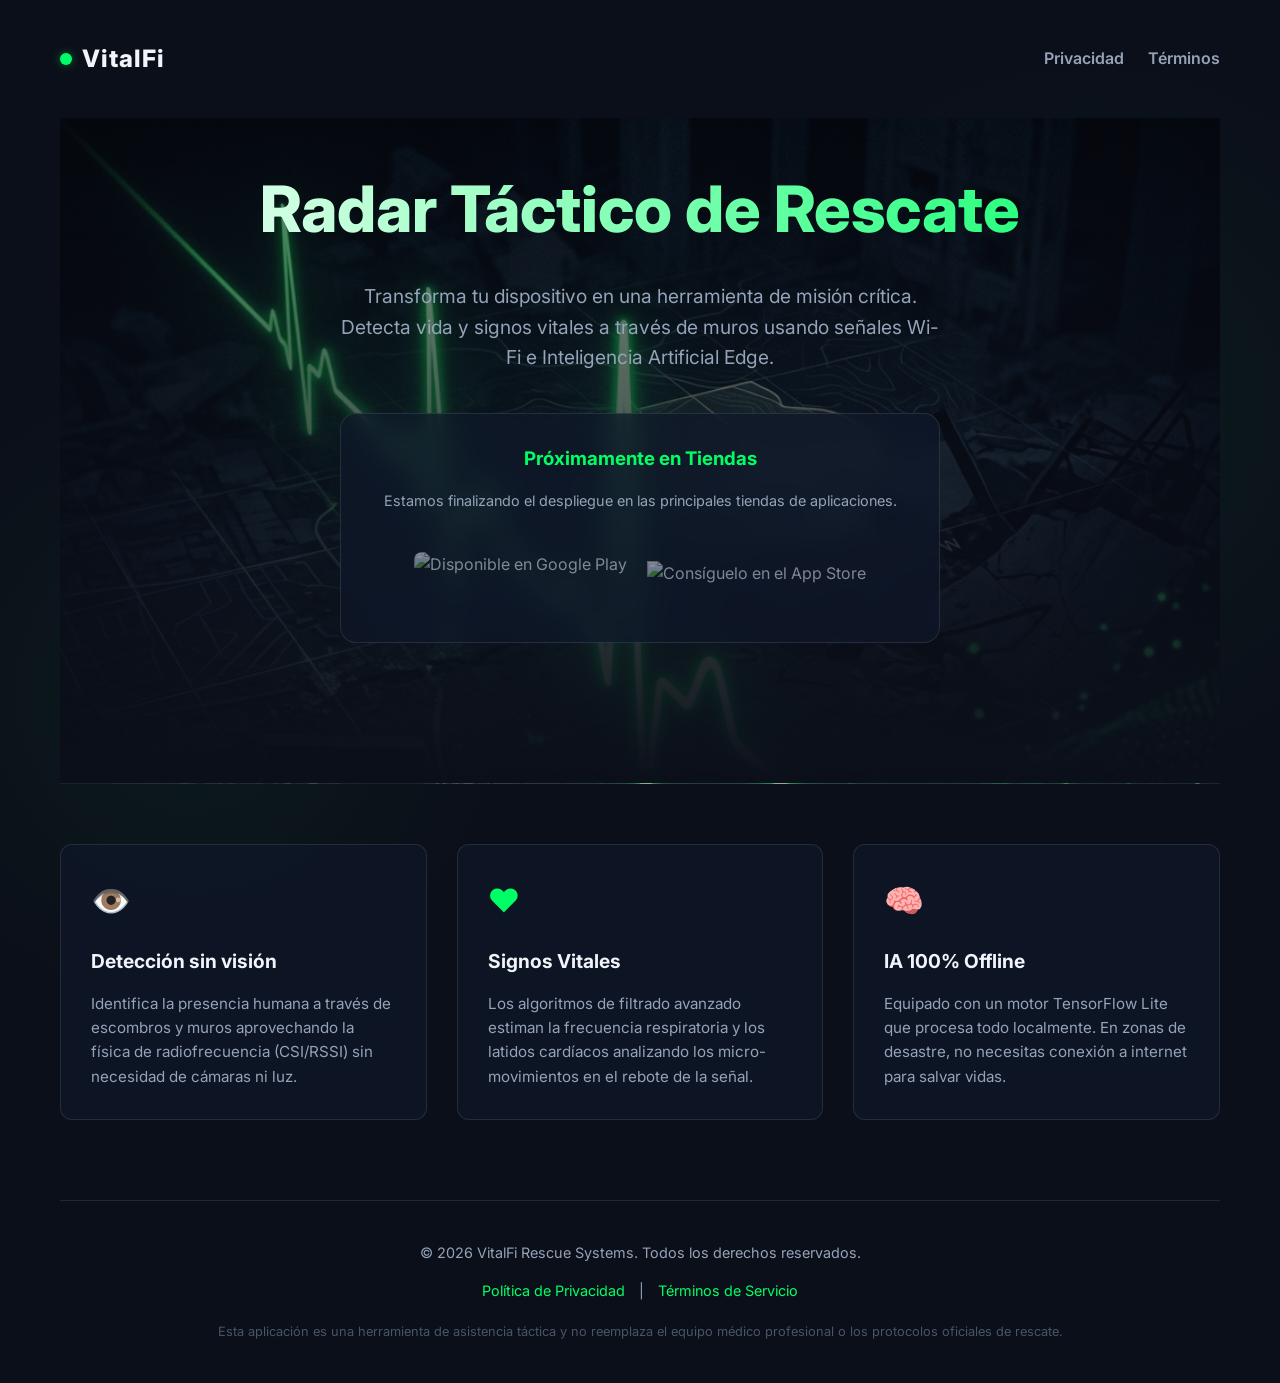
==== index.html @ 9960c91b "Landing page de VitalFi" ====
<!DOCTYPE html>
<html lang="es">
<head>
    <meta charset="UTF-8">
    <meta name="viewport" content="width=device-width, initial-scale=1.0">
    <title>VitalFi - Radar de Rescate con IA</title>
    <meta name="description" content="VitalFi detecta signos vitales y movimiento humano a través de muros utilizando IA y señales Wi-Fi. Diseñado para equipos tácticos y de primera respuesta.">
    <link rel="stylesheet" href="css/style.css">
</head>
<body>
    <div class="container">
        <header>
            <div class="logo">
                <div class="logo-dot"></div>
                VitalFi
            </div>
            <nav>
                <a href="privacy.html">Privacidad</a>
                <a href="terms.html">Términos</a>
            </nav>
        </header>

        <section class="hero">
            <h1>Radar Táctico de Rescate</h1>
            <p>Transforma tu dispositivo en una herramienta de misión crítica. Detecta vida y signos vitales a través de muros usando señales Wi-Fi e Inteligencia Artificial Edge.</p>
            
            <div class="glass-panel" style="max-width: 600px; margin: 40px auto; padding: 30px;">
                <h3 style="margin-bottom: 15px; color: var(--accent-green);">Próximamente en Tiendas</h3>
                <p style="font-size: 0.9rem;">Estamos finalizando el despliegue en las principales tiendas de aplicaciones.</p>
                <div style="display: flex; gap: 20px; justify-content: center; margin-top: 20px;">
                    <img src="https://play.google.com/intl/en_us/badges/static/images/badges/es_badge_web_generic.png" alt="Disponible en Google Play" style="height: 60px; opacity: 0.5; cursor: not-allowed; border-radius: 8px;">
                    <img src="https://developer.apple.com/assets/elements/badges/download-on-the-app-store.svg" alt="Consíguelo en el App Store" style="height: 42px; margin-top: 9px; opacity: 0.5; cursor: not-allowed;">
                </div>
            </div>
        </section>

        <section class="features">
            <div class="feature-card">
                <div class="feature-icon">👁️</div>
                <h3>Detección sin visión</h3>
                <p>Identifica la presencia humana a través de escombros y muros aprovechando la física de radiofrecuencia (CSI/RSSI) sin necesidad de cámaras ni luz.</p>
            </div>
            <div class="feature-card">
                <div class="feature-icon">❤️</div>
                <h3>Signos Vitales</h3>
                <p>Los algoritmos de filtrado avanzado estiman la frecuencia respiratoria y los latidos cardíacos analizando los micro-movimientos en el rebote de la señal.</p>
            </div>
            <div class="feature-card">
                <div class="feature-icon">🧠</div>
                <h3>IA 100% Offline</h3>
                <p>Equipado con un motor TensorFlow Lite que procesa todo localmente. En zonas de desastre, no necesitas conexión a internet para salvar vidas.</p>
            </div>
        </section>

        <footer>
            <p>&copy; 2026 VitalFi Rescue Systems. Todos los derechos reservados.</p>
            <div style="margin-top: 15px;">
                <a href="privacy.html">Política de Privacidad</a> | 
                <a href="terms.html">Términos de Servicio</a>
            </div>
            <p style="margin-top: 20px; font-size: 0.8rem; color: #475569;">Esta aplicación es una herramienta de asistencia táctica y no reemplaza el equipo médico profesional o los protocolos oficiales de rescate.</p>
        </footer>
    </div>
</body>
</html>
---- css/style.css ----
@import url('https://fonts.googleapis.com/css2?family=Inter:wght@300;400;600;800&family=Space+Mono&display=swap');

:root {
  --bg-dark: #0b0f19;
  --bg-panel: rgba(15, 23, 42, 0.7);
  --accent-green: #00ff66;
  --accent-green-glow: rgba(0, 255, 102, 0.4);
  --text-main: #f1f5f9;
  --text-muted: #94a3b8;
  --glass-border: rgba(255, 255, 255, 0.1);
}

* {
  margin: 0;
  padding: 0;
  box-sizing: border-box;
}

body {
  font-family: 'Inter', sans-serif;
  background-color: var(--bg-dark);
  color: var(--text-main);
  line-height: 1.6;
  background-image: 
    radial-gradient(circle at 15% 50%, rgba(0, 255, 102, 0.05), transparent 25%),
    radial-gradient(circle at 85% 30%, rgba(0, 255, 102, 0.05), transparent 25%);
}

.container {
  max-width: 1200px;
  margin: 0 auto;
  padding: 0 20px;
}

header {
  padding: 40px 0;
  display: flex;
  justify-content: space-between;
  align-items: center;
}

.logo {
  font-weight: 800;
  font-size: 1.5rem;
  letter-spacing: 1px;
  display: flex;
  align-items: center;
  gap: 10px;
}

.logo-dot {
  width: 12px;
  height: 12px;
  background-color: var(--accent-green);
  border-radius: 50%;
  box-shadow: 0 0 10px var(--accent-green-glow);
  animation: pulse 2s infinite;
}

nav a {
  color: var(--text-muted);
  text-decoration: none;
  margin-left: 20px;
  font-weight: 600;
  transition: color 0.3s ease;
}

nav a:hover {
  color: var(--accent-green);
}

.hero {
  padding: 40px 0 100px 0;
  text-align: center;
  background-image: 
    linear-gradient(to bottom, rgba(11, 15, 25, 0.4), rgba(11, 15, 25, 1)),
    url('../img/hero-bg.png');
  background-size: cover;
  background-position: center top;
  border-bottom: 1px solid var(--glass-border);
  margin-bottom: 40px;
}

.hero h1 {
  font-size: 4rem;
  font-weight: 800;
  margin-bottom: 20px;
  background: linear-gradient(to right, #fff, var(--accent-green));
  -webkit-background-clip: text;
  -webkit-text-fill-color: transparent;
}

.hero p {
  font-size: 1.2rem;
  color: var(--text-muted);
  max-width: 600px;
  margin: 0 auto 40px;
}

.cta-button {
  display: inline-block;
  padding: 15px 30px;
  background-color: transparent;
  color: var(--accent-green);
  border: 1px solid var(--accent-green);
  border-radius: 8px;
  font-weight: 600;
  text-decoration: none;
  text-transform: uppercase;
  letter-spacing: 1px;
  transition: all 0.3s ease;
  box-shadow: 0 0 15px rgba(0, 255, 102, 0.1);
}

.cta-button:hover {
  background-color: var(--accent-green);
  color: var(--bg-dark);
  box-shadow: 0 0 25px var(--accent-green-glow);
}

.glass-panel {
  background: var(--bg-panel);
  backdrop-filter: blur(12px);
  -webkit-backdrop-filter: blur(12px);
  border: 1px solid var(--glass-border);
  border-radius: 16px;
  padding: 40px;
  margin: 40px 0;
}

.features {
  display: grid;
  grid-template-columns: repeat(auto-fit, minmax(300px, 1fr));
  gap: 30px;
  margin-top: 60px;
}

.feature-card {
  background: var(--bg-panel);
  border: 1px solid var(--glass-border);
  border-radius: 12px;
  padding: 30px;
  transition: transform 0.3s ease, border-color 0.3s ease;
}

.feature-card:hover {
  transform: translateY(-5px);
  border-color: var(--accent-green);
}

.feature-icon {
  font-size: 2rem;
  color: var(--accent-green);
  margin-bottom: 20px;
}

.feature-card h3 {
  margin-bottom: 15px;
  font-size: 1.2rem;
}

.feature-card p {
  color: var(--text-muted);
  font-size: 0.95rem;
}

.legal-content {
  max-width: 800px;
  margin: 0 auto;
}

.legal-content h1 {
  font-size: 2.5rem;
  margin-bottom: 30px;
  color: var(--accent-green);
}

.legal-content h2 {
  font-size: 1.5rem;
  margin-top: 40px;
  margin-bottom: 15px;
  border-bottom: 1px solid var(--glass-border);
  padding-bottom: 10px;
}

.legal-content p, .legal-content ul {
  margin-bottom: 20px;
  color: var(--text-muted);
}

.legal-content li {
  margin-left: 20px;
  margin-bottom: 10px;
}

footer {
  text-align: center;
  padding: 40px 0;
  border-top: 1px solid var(--glass-border);
  margin-top: 80px;
  color: var(--text-muted);
  font-size: 0.9rem;
}

footer a {
  color: var(--accent-green);
  text-decoration: none;
  margin: 0 10px;
}

@keyframes pulse {
  0% { box-shadow: 0 0 0 0 rgba(0, 255, 102, 0.4); }
  70% { box-shadow: 0 0 0 10px rgba(0, 255, 102, 0); }
  100% { box-shadow: 0 0 0 0 rgba(0, 255, 102, 0); }
}

@media (max-width: 768px) {
  .hero h1 { font-size: 2.5rem; }
  header { flex-direction: column; gap: 20px; }
}
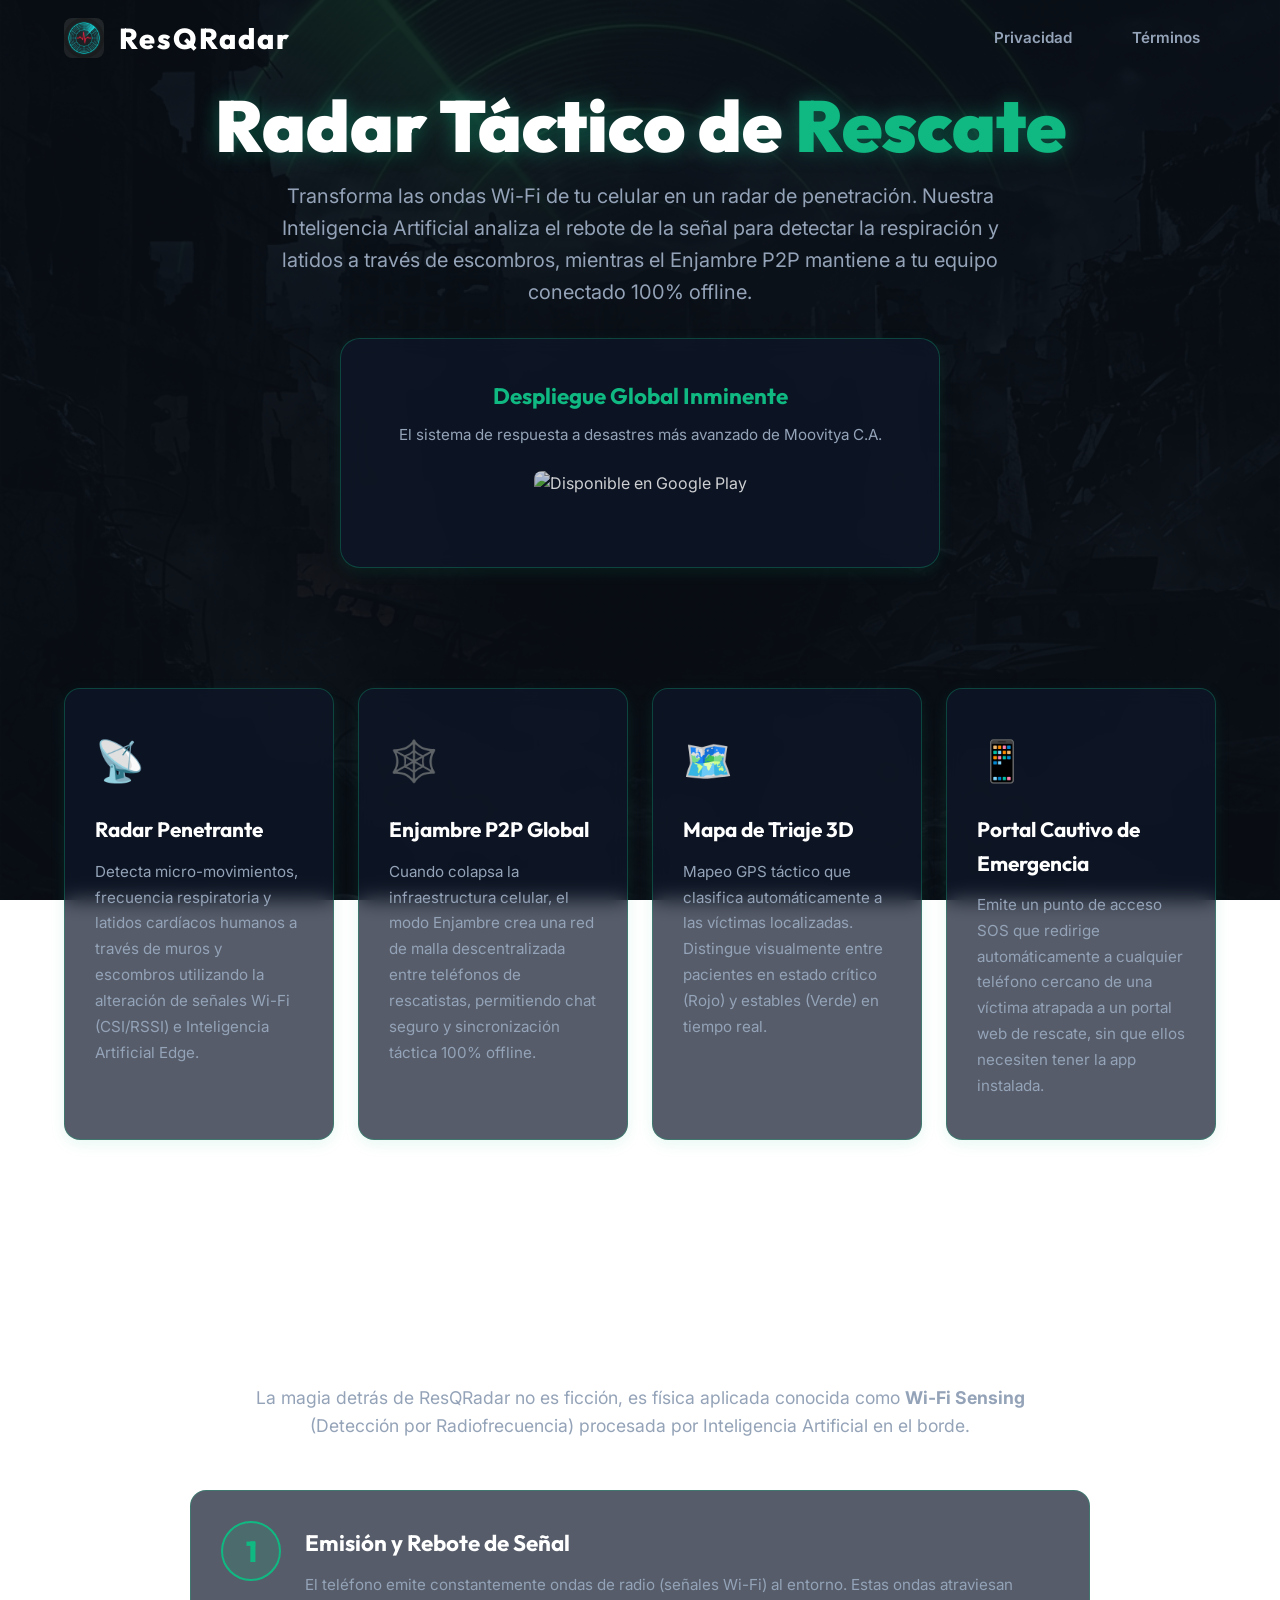
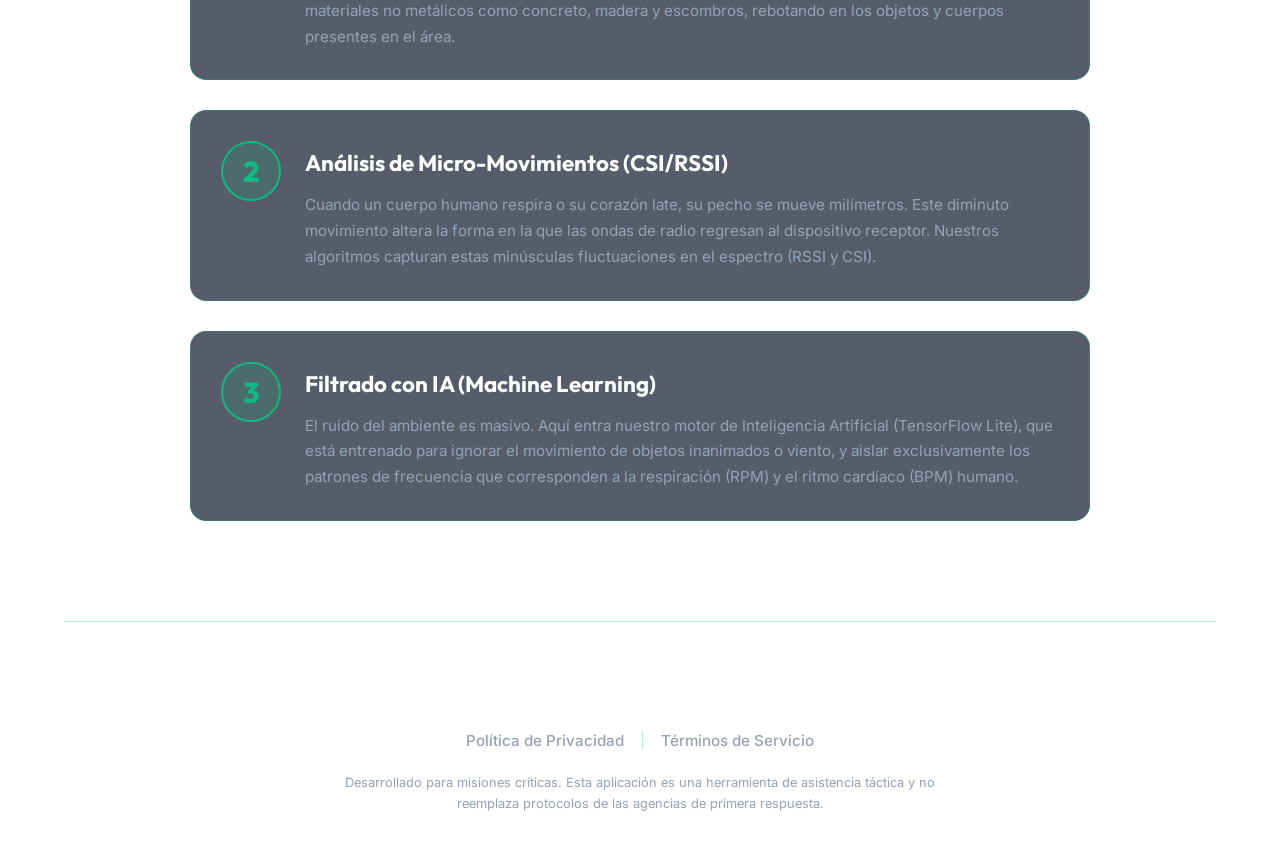
==== commit ab4a6079: "First commit: ResQRadar Tactico Landing Page" ====
--- a/index.html
+++ b/index.html
@@ -1,65 +1,132 @@
 <!DOCTYPE html>
 <html lang="es">
+
 <head>
     <meta charset="UTF-8">
     <meta name="viewport" content="width=device-width, initial-scale=1.0">
-    <title>VitalFi - Radar de Rescate con IA</title>
-    <meta name="description" content="VitalFi detecta signos vitales y movimiento humano a través de muros utilizando IA y señales Wi-Fi. Diseñado para equipos tácticos y de primera respuesta.">
+    <title>ResQRadar Táctico - Detección de Vida y Enjambre P2P</title>
+    <meta name="description"
+        content="ResQRadar detecta signos vitales a través de escombros con señales Wi-Fi y establece redes de comunicación Enjambre P2P 100% offline para equipos de rescate.">
+    <!-- Google Fonts -->
+    <link rel="preconnect" href="https://fonts.googleapis.com">
+    <link rel="preconnect" href="https://fonts.gstatic.com" crossorigin>
+    <link
+        href="https://fonts.googleapis.com/css2?family=Inter:wght@300;400;600&family=Outfit:wght@500;700;900&display=swap"
+        rel="stylesheet">
+    <!-- Favicon -->
+    <link rel="icon" type="image/png" href="img/logo.png">
+    <!-- CSS -->
     <link rel="stylesheet" href="css/style.css">
 </head>
+
 <body>
     <div class="container">
         <header>
             <div class="logo">
-                <div class="logo-dot"></div>
-                VitalFi
+                <img src="img/logo.png" alt="ResQRadar Logo">
+                <span>ResQRadar</span>
             </div>
             <nav>
-                <a href="privacy.html">Privacidad</a>
-                <a href="terms.html">Términos</a>
+                <a href="privacy.html" class="nav-link">Privacidad</a>
+                <a href="terms.html" class="nav-link">Términos</a>
             </nav>
         </header>
 
         <section class="hero">
-            <h1>Radar Táctico de Rescate</h1>
-            <p>Transforma tu dispositivo en una herramienta de misión crítica. Detecta vida y signos vitales a través de muros usando señales Wi-Fi e Inteligencia Artificial Edge.</p>
-            
-            <div class="glass-panel" style="max-width: 600px; margin: 40px auto; padding: 30px;">
-                <h3 style="margin-bottom: 15px; color: var(--accent-green);">Próximamente en Tiendas</h3>
-                <p style="font-size: 0.9rem;">Estamos finalizando el despliegue en las principales tiendas de aplicaciones.</p>
-                <div style="display: flex; gap: 20px; justify-content: center; margin-top: 20px;">
-                    <img src="https://play.google.com/intl/en_us/badges/static/images/badges/es_badge_web_generic.png" alt="Disponible en Google Play" style="height: 60px; opacity: 0.5; cursor: not-allowed; border-radius: 8px;">
-                    <img src="https://developer.apple.com/assets/elements/badges/download-on-the-app-store.svg" alt="Consíguelo en el App Store" style="height: 42px; margin-top: 9px; opacity: 0.5; cursor: not-allowed;">
+            <h1 class="hero-title">Radar Táctico de <span class="text-gradient">Rescate</span></h1>
+            <p class="hero-subtitle">Transforma las ondas Wi-Fi de tu celular en un radar de penetración. Nuestra Inteligencia Artificial analiza el rebote de la señal para detectar la respiración y latidos a través de escombros, mientras el Enjambre P2P mantiene a tu equipo conectado 100% offline.</p>
+
+            <div class="stores-panel">
+                <h3 class="stores-title">Despliegue Global Inminente</h3>
+                <p class="stores-desc">El sistema de respuesta a desastres más avanzado de Moovitya C.A.</p>
+                <div class="stores-badges">
+                    <img src="https://play.google.com/intl/en_us/badges/static/images/badges/es_badge_web_generic.png"
+                        alt="Disponible en Google Play" class="store-badge google-badge">
                 </div>
             </div>
         </section>
 
         <section class="features">
             <div class="feature-card">
-                <div class="feature-icon">👁️</div>
-                <h3>Detección sin visión</h3>
-                <p>Identifica la presencia humana a través de escombros y muros aprovechando la física de radiofrecuencia (CSI/RSSI) sin necesidad de cámaras ni luz.</p>
+                <div class="feature-icon icon-vital">📡</div>
+                <h3>Radar Penetrante</h3>
+                <p>Detecta micro-movimientos, frecuencia respiratoria y latidos cardíacos humanos a través de muros y
+                    escombros utilizando la alteración de señales Wi-Fi (CSI/RSSI) e Inteligencia Artificial Edge.</p>
             </div>
             <div class="feature-card">
-                <div class="feature-icon">❤️</div>
-                <h3>Signos Vitales</h3>
-                <p>Los algoritmos de filtrado avanzado estiman la frecuencia respiratoria y los latidos cardíacos analizando los micro-movimientos en el rebote de la señal.</p>
+                <div class="feature-icon icon-ai">🕸️</div>
+                <h3>Enjambre P2P Global</h3>
+                <p>Cuando colapsa la infraestructura celular, el modo Enjambre crea una red de malla descentralizada
+                    entre teléfonos de rescatistas, permitiendo chat seguro y sincronización táctica 100% offline.</p>
             </div>
             <div class="feature-card">
-                <div class="feature-icon">🧠</div>
-                <h3>IA 100% Offline</h3>
-                <p>Equipado con un motor TensorFlow Lite que procesa todo localmente. En zonas de desastre, no necesitas conexión a internet para salvar vidas.</p>
+                <div class="feature-icon icon-ai">🗺️</div>
+                <h3>Mapa de Triaje 3D</h3>
+                <p>Mapeo GPS táctico que clasifica automáticamente a las víctimas localizadas. Distingue visualmente
+                    entre pacientes en estado crítico (Rojo) y estables (Verde) en tiempo real.</p>
+            </div>
+            <div class="feature-card">
+                <div class="feature-icon icon-vital">📱</div>
+                <h3>Portal Cautivo de Emergencia</h3>
+                <p>Emite un punto de acceso SOS que redirige automáticamente a cualquier teléfono cercano de una víctima
+                    atrapada a un portal web de rescate, sin que ellos necesiten tener la app instalada.</p>
+            </div>
+        </section>
+
+        <section class="how-it-works">
+            <h2 class="section-title">¿Cómo Detectamos Vida a Través de los Escombros?</h2>
+            <p class="section-subtitle">La magia detrás de ResQRadar no es ficción, es física aplicada conocida como
+                <strong>Wi-Fi Sensing</strong> (Detección por Radiofrecuencia) procesada por Inteligencia Artificial en
+                el borde.</p>
+
+            <div class="science-steps">
+                <div class="science-step">
+                    <div class="step-number">1</div>
+                    <div class="step-content">
+                        <h3>Emisión y Rebote de Señal</h3>
+                        <p>El teléfono emite constantemente ondas de radio (señales Wi-Fi) al entorno. Estas ondas
+                            atraviesan materiales no metálicos como concreto, madera y escombros, rebotando en los
+                            objetos y cuerpos presentes en el área.</p>
+                    </div>
+                </div>
+
+                <div class="science-step">
+                    <div class="step-number">2</div>
+                    <div class="step-content">
+                        <h3>Análisis de Micro-Movimientos (CSI/RSSI)</h3>
+                        <p>Cuando un cuerpo humano respira o su corazón late, su pecho se mueve milímetros. Este
+                            diminuto movimiento altera la forma en la que las ondas de radio regresan al dispositivo
+                            receptor. Nuestros algoritmos capturan estas minúsculas fluctuaciones en el espectro (RSSI y
+                            CSI).</p>
+                    </div>
+                </div>
+
+                <div class="science-step">
+                    <div class="step-number">3</div>
+                    <div class="step-content">
+                        <h3>Filtrado con IA (Machine Learning)</h3>
+                        <p>El ruido del ambiente es masivo. Aquí entra nuestro motor de Inteligencia Artificial
+                            (TensorFlow Lite), que está entrenado para ignorar el movimiento de objetos inanimados o
+                            viento, y aislar exclusivamente los patrones de frecuencia que corresponden a la respiración
+                            (RPM) y el ritmo cardíaco (BPM) humano.</p>
+                    </div>
+                </div>
             </div>
         </section>
 
         <footer>
-            <p>&copy; 2026 VitalFi Rescue Systems. Todos los derechos reservados.</p>
-            <div style="margin-top: 15px;">
-                <a href="privacy.html">Política de Privacidad</a> | 
-                <a href="terms.html">Términos de Servicio</a>
+            <div class="footer-content">
+                <p>&copy; 2026 Moovitya C.A. Todos los derechos reservados.</p>
+                <div class="footer-links">
+                    <a href="privacy.html">Política de Privacidad</a>
+                    <span class="separator">|</span>
+                    <a href="terms.html">Términos de Servicio</a>
+                </div>
+                <p class="disclaimer">Desarrollado para misiones críticas. Esta aplicación es una herramienta de
+                    asistencia táctica y no reemplaza protocolos de las agencias de primera respuesta.</p>
             </div>
-            <p style="margin-top: 20px; font-size: 0.8rem; color: #475569;">Esta aplicación es una herramienta de asistencia táctica y no reemplaza el equipo médico profesional o los protocolos oficiales de rescate.</p>
         </footer>
     </div>
 </body>
-</html>
+
+</html>
--- a/css/style.css
+++ b/css/style.css
@@ -1,13 +1,15 @@
-@import url('https://fonts.googleapis.com/css2?family=Inter:wght@300;400;600;800&family=Space+Mono&display=swap');
-
 :root {
-  --bg-dark: #0b0f19;
-  --bg-panel: rgba(15, 23, 42, 0.7);
-  --accent-green: #00ff66;
-  --accent-green-glow: rgba(0, 255, 102, 0.4);
-  --text-main: #f1f5f9;
-  --text-muted: #94a3b8;
-  --glass-border: rgba(255, 255, 255, 0.1);
+  --bg-color: #0A0F16;
+  --bg-card: rgba(15, 23, 42, 0.7);
+  --text-main: #FFFFFF;
+  --text-muted: #94A3B8;
+  --accent-blue: #10B981; /* Changed to green for radar feel */
+  --accent-blue-light: rgba(16, 185, 129, 0.2);
+  --accent-red: #EF4444;
+  --accent-green: #10B981;
+  --border-light: rgba(16, 185, 129, 0.3);
+  --shadow-sm: 0 4px 15px rgba(16, 185, 129, 0.1);
+  --shadow-lg: 0 10px 30px rgba(16, 185, 129, 0.2);
 }
 
 * {
@@ -18,155 +20,294 @@
 
 body {
   font-family: 'Inter', sans-serif;
-  background-color: var(--bg-dark);
+  background-color: var(--bg-main);
   color: var(--text-main);
   line-height: 1.6;
-  background-image: 
-    radial-gradient(circle at 15% 50%, rgba(0, 255, 102, 0.05), transparent 25%),
-    radial-gradient(circle at 85% 30%, rgba(0, 255, 102, 0.05), transparent 25%);
+  background-image: linear-gradient(rgba(10, 15, 20, 0.20), rgba(10, 15, 20, 0.40)), url('../img/hero_bg.png');
+  background-size: cover;
+  background-position: center;
+  background-attachment: fixed;
+}
+
+/* Add a dark overlay to make text readable */
+body::before {
+  content: '';
+  position: fixed;
+  top: 0; left: 0; width: 100%; height: 100%;
+  background: rgba(10, 15, 22, 0.85);
+  z-index: -1;
+}
+
+h1, h2, h3, h4 {
+  font-family: 'Outfit', sans-serif;
 }
 
 .container {
   max-width: 1200px;
   margin: 0 auto;
-  padding: 0 20px;
+  padding: 0 24px;
 }
 
 header {
-  padding: 40px 0;
+  padding: 15px 0;
   display: flex;
   justify-content: space-between;
   align-items: center;
 }
 
 .logo {
+  font-family: 'Outfit', sans-serif;
   font-weight: 800;
-  font-size: 1.5rem;
-  letter-spacing: 1px;
+  font-size: 1.8rem;
+  letter-spacing: 2px;
   display: flex;
   align-items: center;
-  gap: 10px;
-}
-
-.logo-dot {
-  width: 12px;
-  height: 12px;
-  background-color: var(--accent-green);
-  border-radius: 50%;
-  box-shadow: 0 0 10px var(--accent-green-glow);
-  animation: pulse 2s infinite;
-}
-
-nav a {
+  gap: 15px;
+  color: #FFFFFF;
+}
+
+.logo img {
+  width: 40px;
+  height: 40px;
+  border-radius: 8px;
+}
+
+nav a.nav-link {
   color: var(--text-muted);
   text-decoration: none;
-  margin-left: 20px;
+  margin-left: 24px;
   font-weight: 600;
-  transition: color 0.3s ease;
-}
-
-nav a:hover {
-  color: var(--accent-green);
+  font-size: 0.95rem;
+  transition: all 0.3s ease;
+  padding: 8px 16px;
+  border-radius: 6px;
+}
+
+nav a.nav-link:hover {
+  color: var(--accent-green);
+  background: var(--accent-blue-light);
 }
 
 .hero {
-  padding: 40px 0 100px 0;
+  padding: 10px 0 60px;
   text-align: center;
-  background-image: 
-    linear-gradient(to bottom, rgba(11, 15, 25, 0.4), rgba(11, 15, 25, 1)),
-    url('../img/hero-bg.png');
-  background-size: cover;
-  background-position: center top;
-  border-bottom: 1px solid var(--glass-border);
-  margin-bottom: 40px;
-}
-
-.hero h1 {
-  font-size: 4rem;
-  font-weight: 800;
-  margin-bottom: 20px;
-  background: linear-gradient(to right, #fff, var(--accent-green));
-  -webkit-background-clip: text;
-  -webkit-text-fill-color: transparent;
-}
-
-.hero p {
-  font-size: 1.2rem;
-  color: var(--text-muted);
+}
+
+.hero-title {
+  font-size: 4.5rem;
+  font-weight: 900;
+  line-height: 1.1;
+  margin-bottom: 15px;
+  color: var(--text-main);
+  text-shadow: 0 0 20px rgba(16, 185, 129, 0.4);
+}
+
+.text-gradient {
+  color: var(--accent-green);
+}
+
+.hero-subtitle {
+  font-size: 1.25rem;
+  color: var(--text-muted);
+  max-width: 750px;
+  margin: 0 auto 30px;
+  font-weight: 400;
+}
+
+.stores-panel {
   max-width: 600px;
-  margin: 0 auto 40px;
-}
-
-.cta-button {
-  display: inline-block;
-  padding: 15px 30px;
-  background-color: transparent;
-  color: var(--accent-green);
-  border: 1px solid var(--accent-green);
-  border-radius: 8px;
-  font-weight: 600;
-  text-decoration: none;
-  text-transform: uppercase;
-  letter-spacing: 1px;
-  transition: all 0.3s ease;
-  box-shadow: 0 0 15px rgba(0, 255, 102, 0.1);
-}
-
-.cta-button:hover {
-  background-color: var(--accent-green);
-  color: var(--bg-dark);
-  box-shadow: 0 0 25px var(--accent-green-glow);
-}
-
-.glass-panel {
-  background: var(--bg-panel);
-  backdrop-filter: blur(12px);
-  -webkit-backdrop-filter: blur(12px);
-  border: 1px solid var(--glass-border);
-  border-radius: 16px;
+  margin: 0 auto;
   padding: 40px;
-  margin: 40px 0;
-}
+  background: var(--bg-card);
+  backdrop-filter: blur(10px);
+  -webkit-backdrop-filter: blur(10px);
+  border: 1px solid var(--border-light);
+  border-radius: 20px;
+  box-shadow: var(--shadow-sm);
+  transition: transform 0.3s ease, box-shadow 0.3s ease;
+}
+
+.stores-panel:hover {
+  transform: translateY(-5px);
+  box-shadow: var(--shadow-lg);
+  border-color: var(--accent-green);
+}
+
+.stores-title {
+  color: var(--accent-green);
+  font-size: 1.4rem;
+  margin-bottom: 8px;
+}
+
+.stores-desc {
+  color: var(--text-muted);
+  font-size: 0.95rem;
+  margin-bottom: 24px;
+}
+
+.stores-badges {
+  display: flex;
+  gap: 20px;
+  justify-content: center;
+  align-items: center;
+}
+
+.store-badge {
+  opacity: 0.8;
+  cursor: pointer;
+  transition: opacity 0.3s ease;
+}
+
+.store-badge:hover {
+  opacity: 1;
+}
+
+.google-badge { height: 56px; border-radius: 8px; }
+.apple-badge { display: none; /* iOS not ready yet */ }
 
 .features {
   display: grid;
-  grid-template-columns: repeat(auto-fit, minmax(300px, 1fr));
+  grid-template-columns: repeat(auto-fit, minmax(250px, 1fr));
+  gap: 24px;
+  margin-top: 60px;
+  margin-bottom: 100px;
+}
+
+.feature-card {
+  background: var(--bg-card);
+  backdrop-filter: blur(10px);
+  border: 1px solid var(--border-light);
+  border-radius: 16px;
+  padding: 40px 30px;
+  transition: all 0.3s ease;
+  box-shadow: var(--shadow-sm);
+}
+
+.feature-card:hover {
+  transform: translateY(-8px);
+  box-shadow: var(--shadow-lg);
+  border-color: var(--accent-green);
+}
+
+.feature-icon {
+  font-size: 2.5rem;
+  margin-bottom: 20px;
+  display: inline-block;
+  color: var(--accent-green);
+}
+
+.icon-vital { color: var(--accent-red); }
+.icon-ai { color: var(--accent-green); }
+
+.feature-card h3 {
+  font-size: 1.3rem;
+  margin-bottom: 12px;
+  color: var(--text-main);
+}
+
+.feature-card p {
+  color: var(--text-muted);
+  font-size: 0.95rem;
+  line-height: 1.7;
+}
+
+/* How It Works Section */
+.how-it-works {
+  padding: 60px 0 100px;
+}
+
+.section-title {
+  font-size: 2.5rem;
+  text-align: center;
+  color: var(--text-main);
+  margin-bottom: 20px;
+}
+
+.section-subtitle {
+  text-align: center;
+  color: var(--text-muted);
+  max-width: 800px;
+  margin: 0 auto 50px;
+  font-size: 1.1rem;
+}
+
+.science-steps {
+  display: flex;
+  flex-direction: column;
   gap: 30px;
-  margin-top: 60px;
-}
-
-.feature-card {
-  background: var(--bg-panel);
-  border: 1px solid var(--glass-border);
-  border-radius: 12px;
+  max-width: 900px;
+  margin: 0 auto;
+}
+
+.science-step {
+  display: flex;
+  align-items: flex-start;
+  background: var(--bg-card);
+  backdrop-filter: blur(10px);
+  border: 1px solid var(--border-light);
+  border-radius: 16px;
   padding: 30px;
-  transition: transform 0.3s ease, border-color 0.3s ease;
-}
-
-.feature-card:hover {
-  transform: translateY(-5px);
+  transition: all 0.3s ease;
+}
+
+.science-step:hover {
+  transform: translateX(10px);
   border-color: var(--accent-green);
-}
-
-.feature-icon {
-  font-size: 2rem;
-  color: var(--accent-green);
-  margin-bottom: 20px;
-}
-
-.feature-card h3 {
-  margin-bottom: 15px;
-  font-size: 1.2rem;
-}
-
-.feature-card p {
-  color: var(--text-muted);
-  font-size: 0.95rem;
-}
-
+  box-shadow: var(--shadow-lg);
+}
+
+.step-number {
+  flex-shrink: 0;
+  width: 60px;
+  height: 60px;
+  background: rgba(16, 185, 129, 0.15);
+  border: 2px solid var(--accent-green);
+  color: var(--accent-green);
+  font-size: 1.8rem;
+  font-weight: 800;
+  font-family: 'Outfit', sans-serif;
+  display: flex;
+  align-items: center;
+  justify-content: center;
+  border-radius: 50%;
+  margin-right: 24px;
+}
+
+.step-content h3 {
+  font-size: 1.4rem;
+  color: var(--text-main);
+  margin-bottom: 10px;
+  margin-top: 5px;
+}
+
+.step-content p {
+  color: var(--text-muted);
+  font-size: 0.95rem;
+  line-height: 1.7;
+}
+
+@media (max-width: 768px) {
+  .science-step {
+    flex-direction: column;
+    align-items: center;
+    text-align: center;
+  }
+  .step-number {
+    margin-right: 0;
+    margin-bottom: 20px;
+  }
+}
+
+/* Legal Pages */
 .legal-content {
   max-width: 800px;
-  margin: 0 auto;
+  margin: 60px auto;
+  background: var(--bg-card);
+  backdrop-filter: blur(10px);
+  padding: 50px;
+  border-radius: 20px;
+  box-shadow: var(--shadow-sm);
+  border: 1px solid var(--border-light);
 }
 
 .legal-content h1 {
@@ -179,7 +320,7 @@
   font-size: 1.5rem;
   margin-top: 40px;
   margin-bottom: 15px;
-  border-bottom: 1px solid var(--glass-border);
+  border-bottom: 1px solid var(--border-light);
   padding-bottom: 10px;
 }
 
@@ -194,27 +335,48 @@
 }
 
 footer {
+  border-top: 1px solid var(--border-light);
+  padding: 60px 0 40px;
   text-align: center;
-  padding: 40px 0;
-  border-top: 1px solid var(--glass-border);
-  margin-top: 80px;
-  color: var(--text-muted);
-  font-size: 0.9rem;
-}
-
-footer a {
-  color: var(--accent-green);
+  background: transparent;
+}
+
+.footer-content {
+  max-width: 600px;
+  margin: 0 auto;
+}
+
+.footer-links {
+  margin: 20px 0;
+}
+
+.footer-links a {
+  color: var(--text-muted);
   text-decoration: none;
-  margin: 0 10px;
-}
-
-@keyframes pulse {
-  0% { box-shadow: 0 0 0 0 rgba(0, 255, 102, 0.4); }
-  70% { box-shadow: 0 0 0 10px rgba(0, 255, 102, 0); }
-  100% { box-shadow: 0 0 0 0 rgba(0, 255, 102, 0); }
+  font-size: 0.95rem;
+  font-weight: 500;
+  transition: color 0.3s;
+}
+
+.footer-links a:hover {
+  color: var(--accent-green);
+}
+
+.separator {
+  margin: 0 12px;
+  color: var(--border-light);
+}
+
+.disclaimer {
+  font-size: 0.8rem;
+  color: var(--text-muted);
+  margin-top: 20px;
 }
 
 @media (max-width: 768px) {
-  .hero h1 { font-size: 2.5rem; }
-  header { flex-direction: column; gap: 20px; }
-}
+  .hero-title { font-size: 3rem; }
+  header { flex-direction: column; gap: 24px; padding: 24px 0; }
+  .features { grid-template-columns: 1fr; }
+  .stores-badges { flex-direction: column; }
+  .legal-content { padding: 30px; }
+}
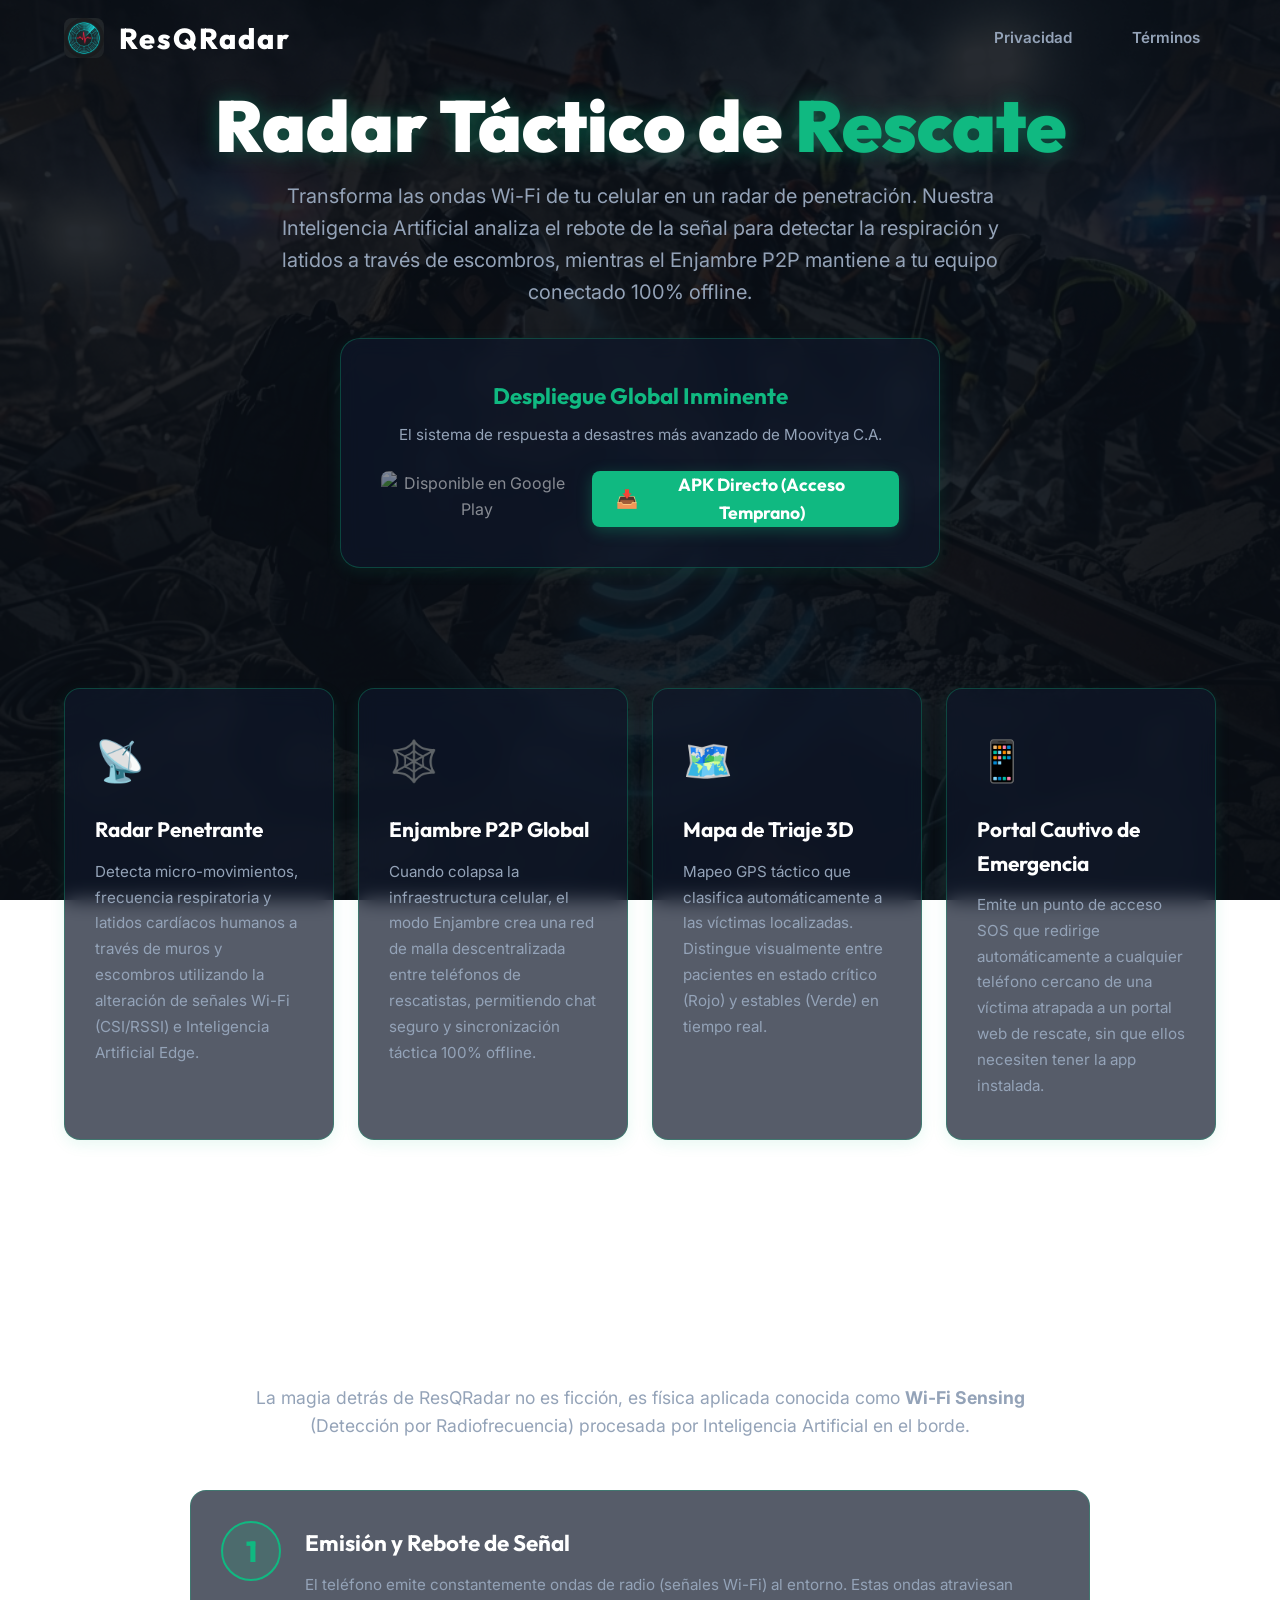
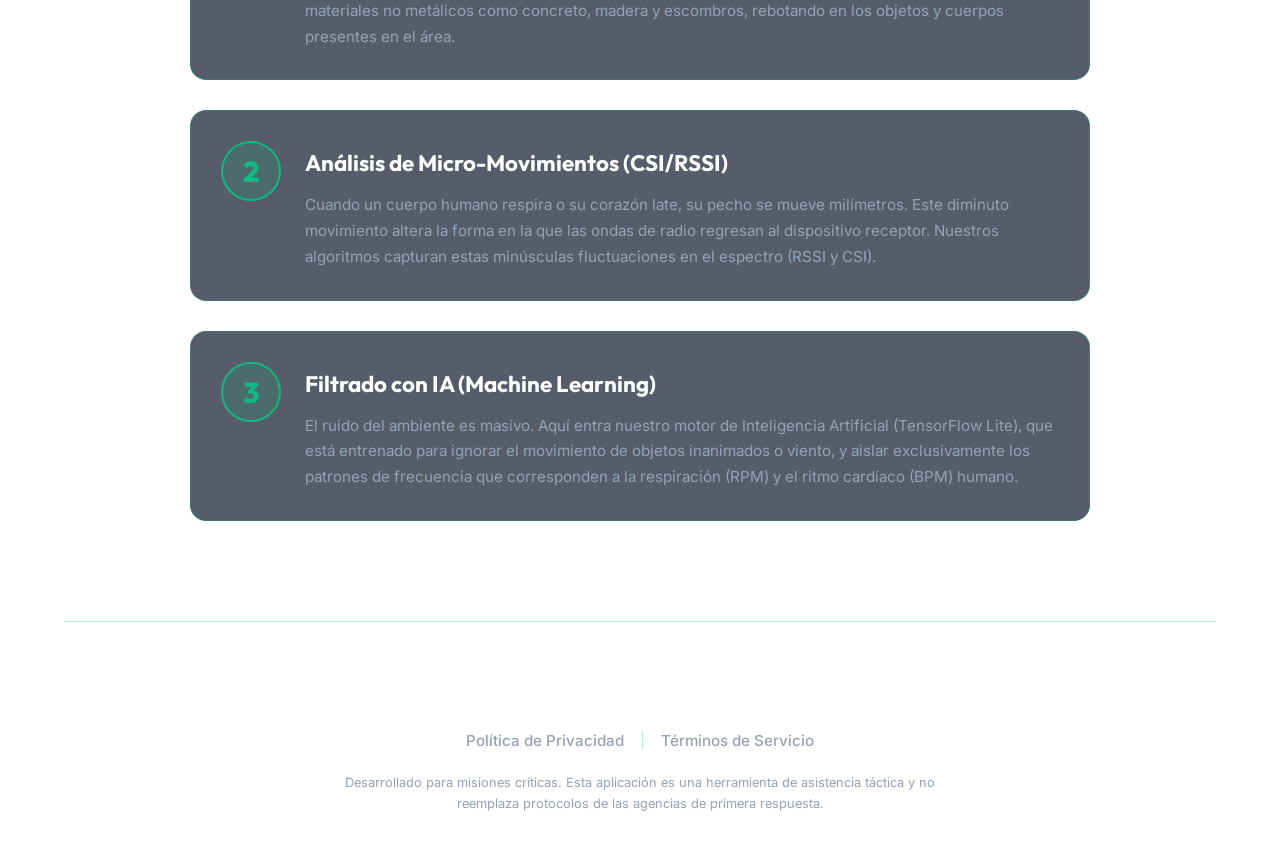
==== commit 9dc62135: "Add direct APK download for early access" ====
--- a/index.html
+++ b/index.html
@@ -41,7 +41,10 @@
                 <p class="stores-desc">El sistema de respuesta a desastres más avanzado de Moovitya C.A.</p>
                 <div class="stores-badges">
                     <img src="https://play.google.com/intl/en_us/badges/static/images/badges/es_badge_web_generic.png"
-                        alt="Disponible en Google Play" class="store-badge google-badge">
+                        alt="Disponible en Google Play" class="store-badge google-badge" style="opacity: 0.5; cursor: help;" title="Versión Oficial en Revisión por Google">
+                    <a href="apk/ResQRadar.apk" class="btn-apk" download>
+                        <span>📥</span> APK Directo (Acceso Temprano)
+                    </a>
                 </div>
             </div>
         </section>
--- a/css/style.css
+++ b/css/style.css
@@ -23,7 +23,7 @@
   background-color: var(--bg-main);
   color: var(--text-main);
   line-height: 1.6;
-  background-image: linear-gradient(rgba(10, 15, 20, 0.20), rgba(10, 15, 20, 0.40)), url('../img/hero_bg.png');
+  background-image: linear-gradient(rgba(10, 15, 20, 0.20), rgba(10, 15, 20, 0.40)), url('../img/banner_ai.png');
   background-size: cover;
   background-position: center;
   background-attachment: fixed;
@@ -165,6 +165,30 @@
 .google-badge { height: 56px; border-radius: 8px; }
 .apple-badge { display: none; /* iOS not ready yet */ }
 
+.btn-apk {
+  display: flex;
+  align-items: center;
+  gap: 10px;
+  background-color: var(--accent-green);
+  color: var(--bg-main);
+  text-decoration: none;
+  padding: 0 24px;
+  height: 56px;
+  border-radius: 8px;
+  font-weight: 700;
+  font-family: 'Outfit', sans-serif;
+  font-size: 1.1rem;
+  transition: all 0.3s ease;
+  box-shadow: 0 4px 15px rgba(16, 185, 129, 0.3);
+}
+
+.btn-apk:hover {
+  transform: translateY(-2px);
+  box-shadow: 0 6px 20px rgba(16, 185, 129, 0.5);
+  background-color: #0ea5e9;
+  color: white;
+}
+
 .features {
   display: grid;
   grid-template-columns: repeat(auto-fit, minmax(250px, 1fr));
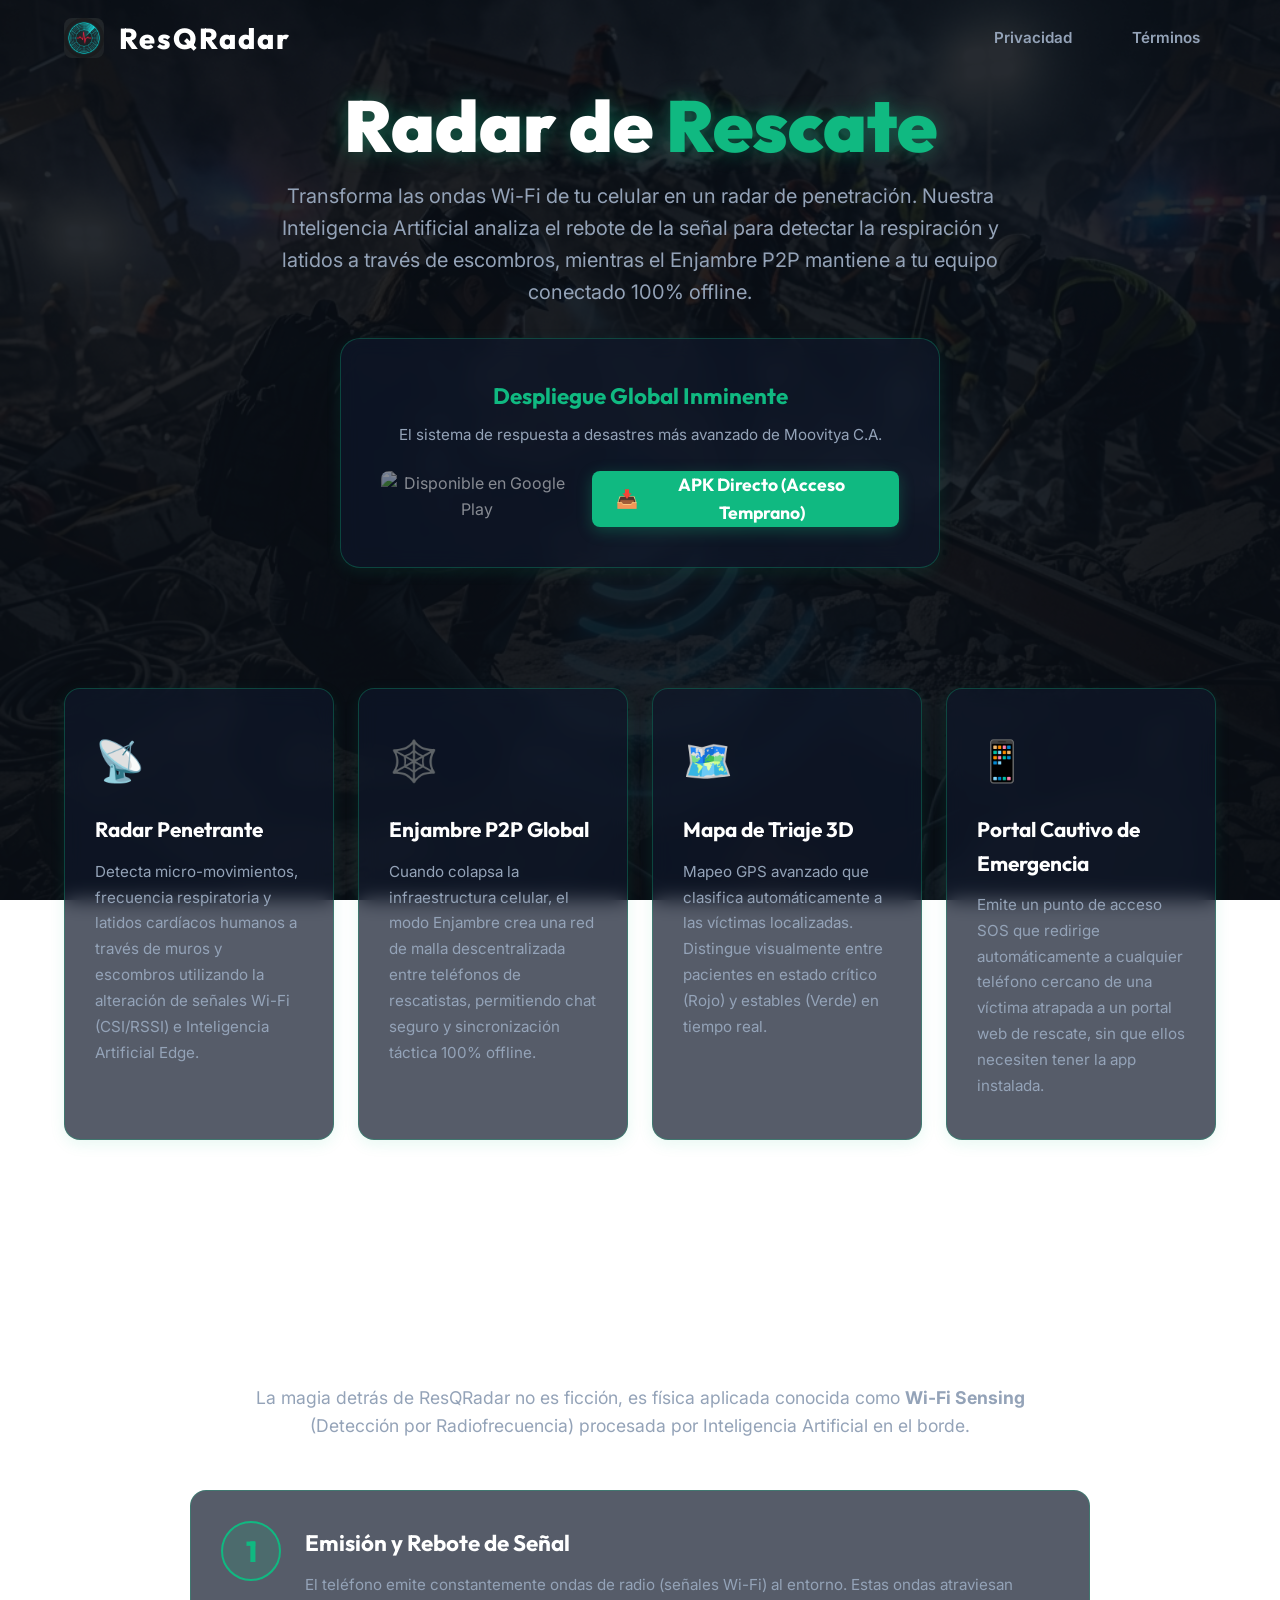
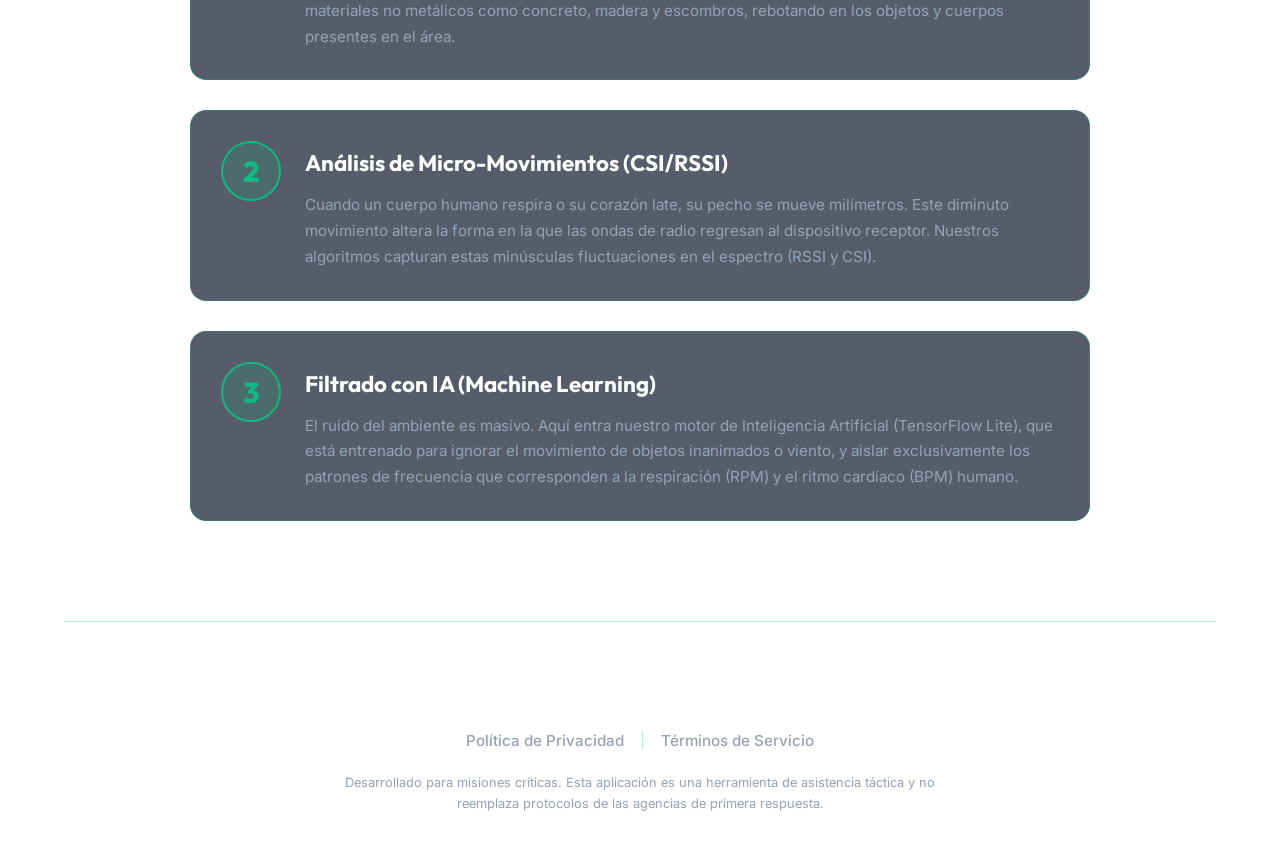
==== commit ac558bbb: "chore: remove military text" ====
--- a/index.html
+++ b/index.html
@@ -4,7 +4,7 @@
 <head>
     <meta charset="UTF-8">
     <meta name="viewport" content="width=device-width, initial-scale=1.0">
-    <title>ResQRadar Táctico - Detección de Vida y Enjambre P2P</title>
+    <title>ResQRadar - Detección de Vida y Enjambre P2P</title>
     <meta name="description"
         content="ResQRadar detecta signos vitales a través de escombros con señales Wi-Fi y establece redes de comunicación Enjambre P2P 100% offline para equipos de rescate.">
     <!-- Google Fonts -->
@@ -33,7 +33,7 @@
         </header>
 
         <section class="hero">
-            <h1 class="hero-title">Radar Táctico de <span class="text-gradient">Rescate</span></h1>
+            <h1 class="hero-title">Radar de <span class="text-gradient">Rescate</span></h1>
             <p class="hero-subtitle">Transforma las ondas Wi-Fi de tu celular en un radar de penetración. Nuestra Inteligencia Artificial analiza el rebote de la señal para detectar la respiración y latidos a través de escombros, mientras el Enjambre P2P mantiene a tu equipo conectado 100% offline.</p>
 
             <div class="stores-panel">
@@ -65,7 +65,7 @@
             <div class="feature-card">
                 <div class="feature-icon icon-ai">🗺️</div>
                 <h3>Mapa de Triaje 3D</h3>
-                <p>Mapeo GPS táctico que clasifica automáticamente a las víctimas localizadas. Distingue visualmente
+                <p>Mapeo GPS avanzado que clasifica automáticamente a las víctimas localizadas. Distingue visualmente
                     entre pacientes en estado crítico (Rojo) y estables (Verde) en tiempo real.</p>
             </div>
             <div class="feature-card">
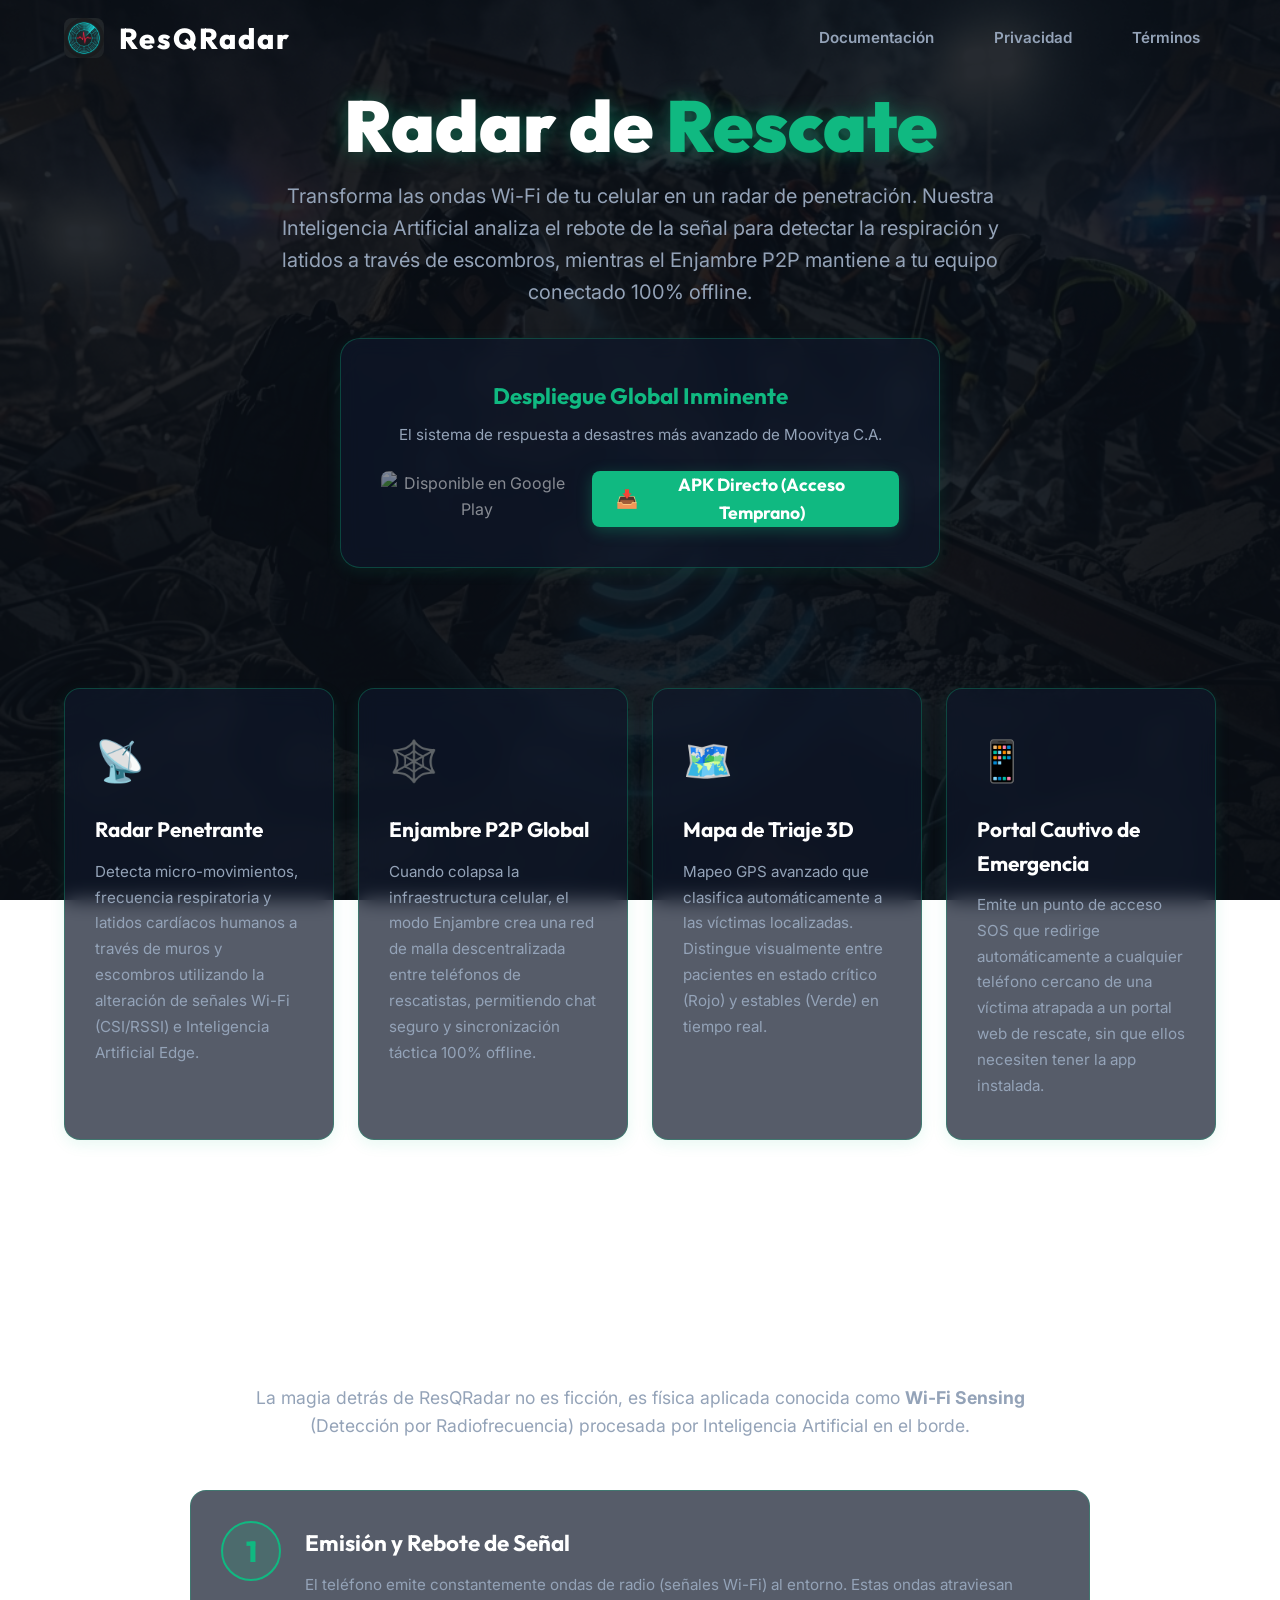
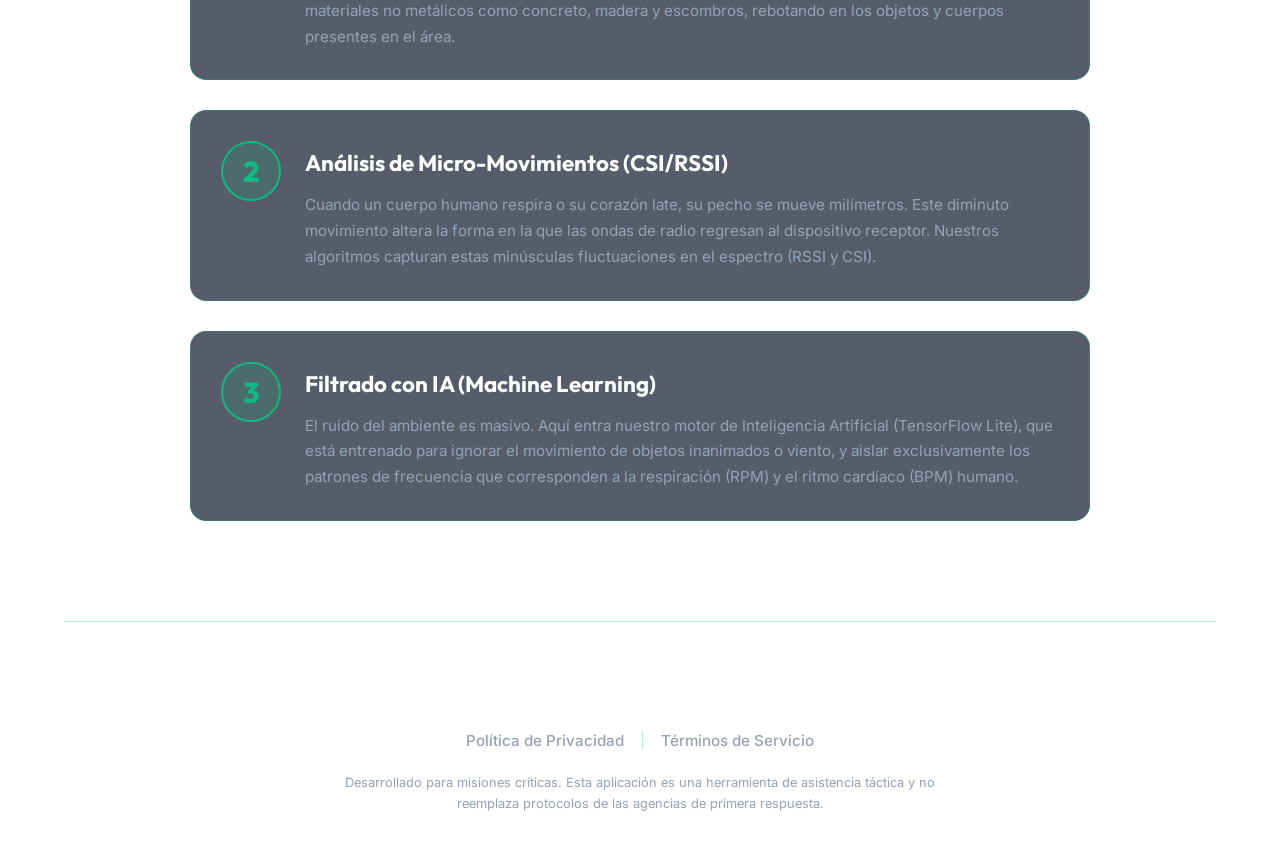
==== commit 8dd4975a: "fix: agregar enlace a documentacion en el header" ====
--- a/index.html
+++ b/index.html
@@ -27,6 +27,7 @@
                 <span>ResQRadar</span>
             </div>
             <nav>
+                <a href="docs.html" class="nav-link">Documentación</a>
                 <a href="privacy.html" class="nav-link">Privacidad</a>
                 <a href="terms.html" class="nav-link">Términos</a>
             </nav>
